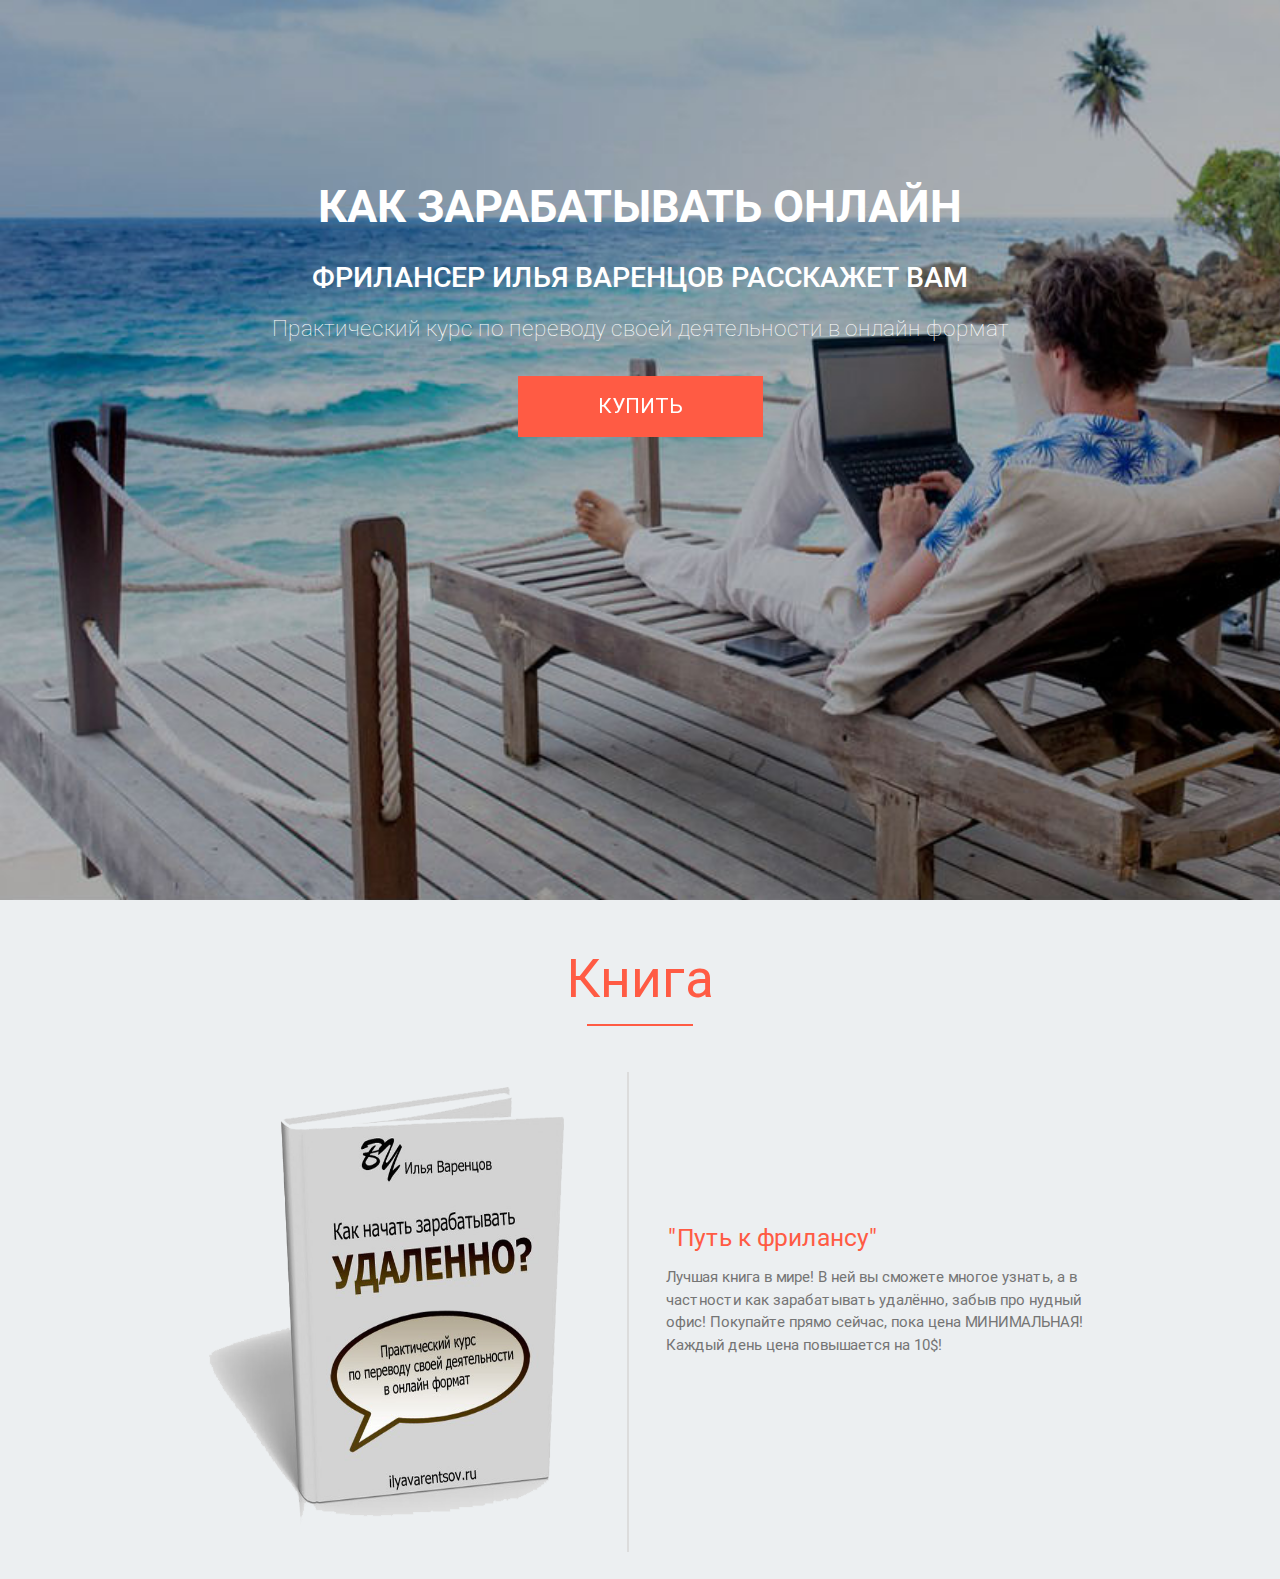
==== index.html @ bb1876d6 "main" ====
<!DOCTYPE html>
<html lang="en">
<head>
    <meta http-equiv="Content-Type" content="text/html; charset=UTF-8"/>
    <meta name="viewport" content="width=device-width, initial-scale=1, maximum-scale=1.0"/>
	<title>Sample Text</title>

    <!-- CSS  -->
    <link href="css/materialize.css" type="text/css" rel="stylesheet" media="screen,projection"/>
    <link href="css/style.css" type="text/css" rel="stylesheet" media="screen,projection"/>
    <link href="css/hover.css" type="text/css" rel="stylesheet" media="screen,projection"/>
    <link href="https://fonts.googleapis.com/icon?family=Material+Icons" rel="stylesheet">
</head>
<body>

<header class="face">
  <div class="container">
    <div class="row">
      <div class="col s12 center main-hi">
        <h1>Как зарабатывать онлайн</h1>
        <h3>фрилансер Илья Варенцов расскажет вам</h3>
        <h5>Практический курс по переводу своей деятельности в онлайн формат</h5>
        <a href="#" id="#" class="buy-btn hvr-grow hvr-ripple-out">Купить</a>
      </div>
    </div>
  </div>
</header>

<section class="kniga">
  <div class="container">
      <div class="col s12 center book">
          <h2>Книга</h2>
          <div class="row">
            <div class="col s6">
              <img src="img/book2.png" class="responsive-img" alt="Книга Ильи Варенцова">
            </div>
            <div class="col s6 margin-text">
              <h5>"Путь к фрилансу"</h5>
              <p>
                Лучшая книга в мире! В ней вы сможете многое узнать, а в частности как зарабатывать удалённо, забыв про нудный офис! Покупайте прямо сейчас, пока цена МИНИМАЛЬНАЯ! <br> Каждый день цена повышается на 10$!
              </p>
            </div>
          </div>
      </div>
  </div>
</section>



  <!-- Scripts -->
  <script src="js/jquery-2.1.4.min.js"></script>
  <script src="js/materialize.js"></script>

  <script>

    $(document).ready(function(){
    $('.scrollspy').scrollSpy();
  });

  </script>
</body>
</html>
---- css/style.css ----
body {
  cursor: default;
}

.row {
  margin: 0;
}

/* header */

.face {
  background: url(../img/head-bg1.jpg) no-repeat scroll;
  -webkit-background-size: cover;
  -moz-background-size: cover;
  -o-background-size: cover;
  background-size: cover;
  height: 100vh;
  color: #fff;

}

.main-hi {
  margin-top: 150px;
}

.face h1 {
  font-size: 3em;
  font-weight: 800;
  margin-bottom: .6em;
  text-transform: uppercase;
}

@media screen and (max-width: 992px) {
  .face h1 {
    font-size: 2.2em;
  }
}

.face h3 {
  font-weight: 500;
  font-size: 1.9em;
  margin: 1.1em 0 0 0;
  text-transform: uppercase;
}

.face h5 {
  font-size: 1.5em;
  font-weight: 200;
  margin-top: 1em;
}

.buy-btn {
  color: #fff;
  margin-top: 25px;
  padding: 15px 80px;
  display: inline-block;
  font-size: 1.4em;
  text-decoration: none;
  background: #FF5B44;
  text-transform: uppercase;
}

/* header */

/* section #2 */

.kniga {
  background: #eceff1;
  padding: 50px 0 20px 0;
}

.book h2 {
  color: #FF5B44;
  margin-top: 0;
}

.book h2:after {
  content: '';
  display: block;
  height: 2px;
  width: 2em;
  background: #FF5B44;
  margin-top: 15px;
  margin-bottom: 18px;
  margin-right: auto;
  margin-left: auto;
}

.book img {
  margin-top: 25px;
  height: 480px;
  border-right: 2px solid #DCDCDC;
}

@media screen and (max-width: 1200px) {
  .book img {
    height: 320px;
  }
}

.margin-text {
  margin-top: 11em;
  text-align: left;
}

.margin-text h5 {
  color: #FF5B44;
  margin-left: 0.7em;  
}

.margin-text p {
  color: #757575;
  margin-left: 1em;  
}

/* /section #2 */

/* 

position: relative;
left: -30%;
border-right: 3px dashed #FF5B44;

*/
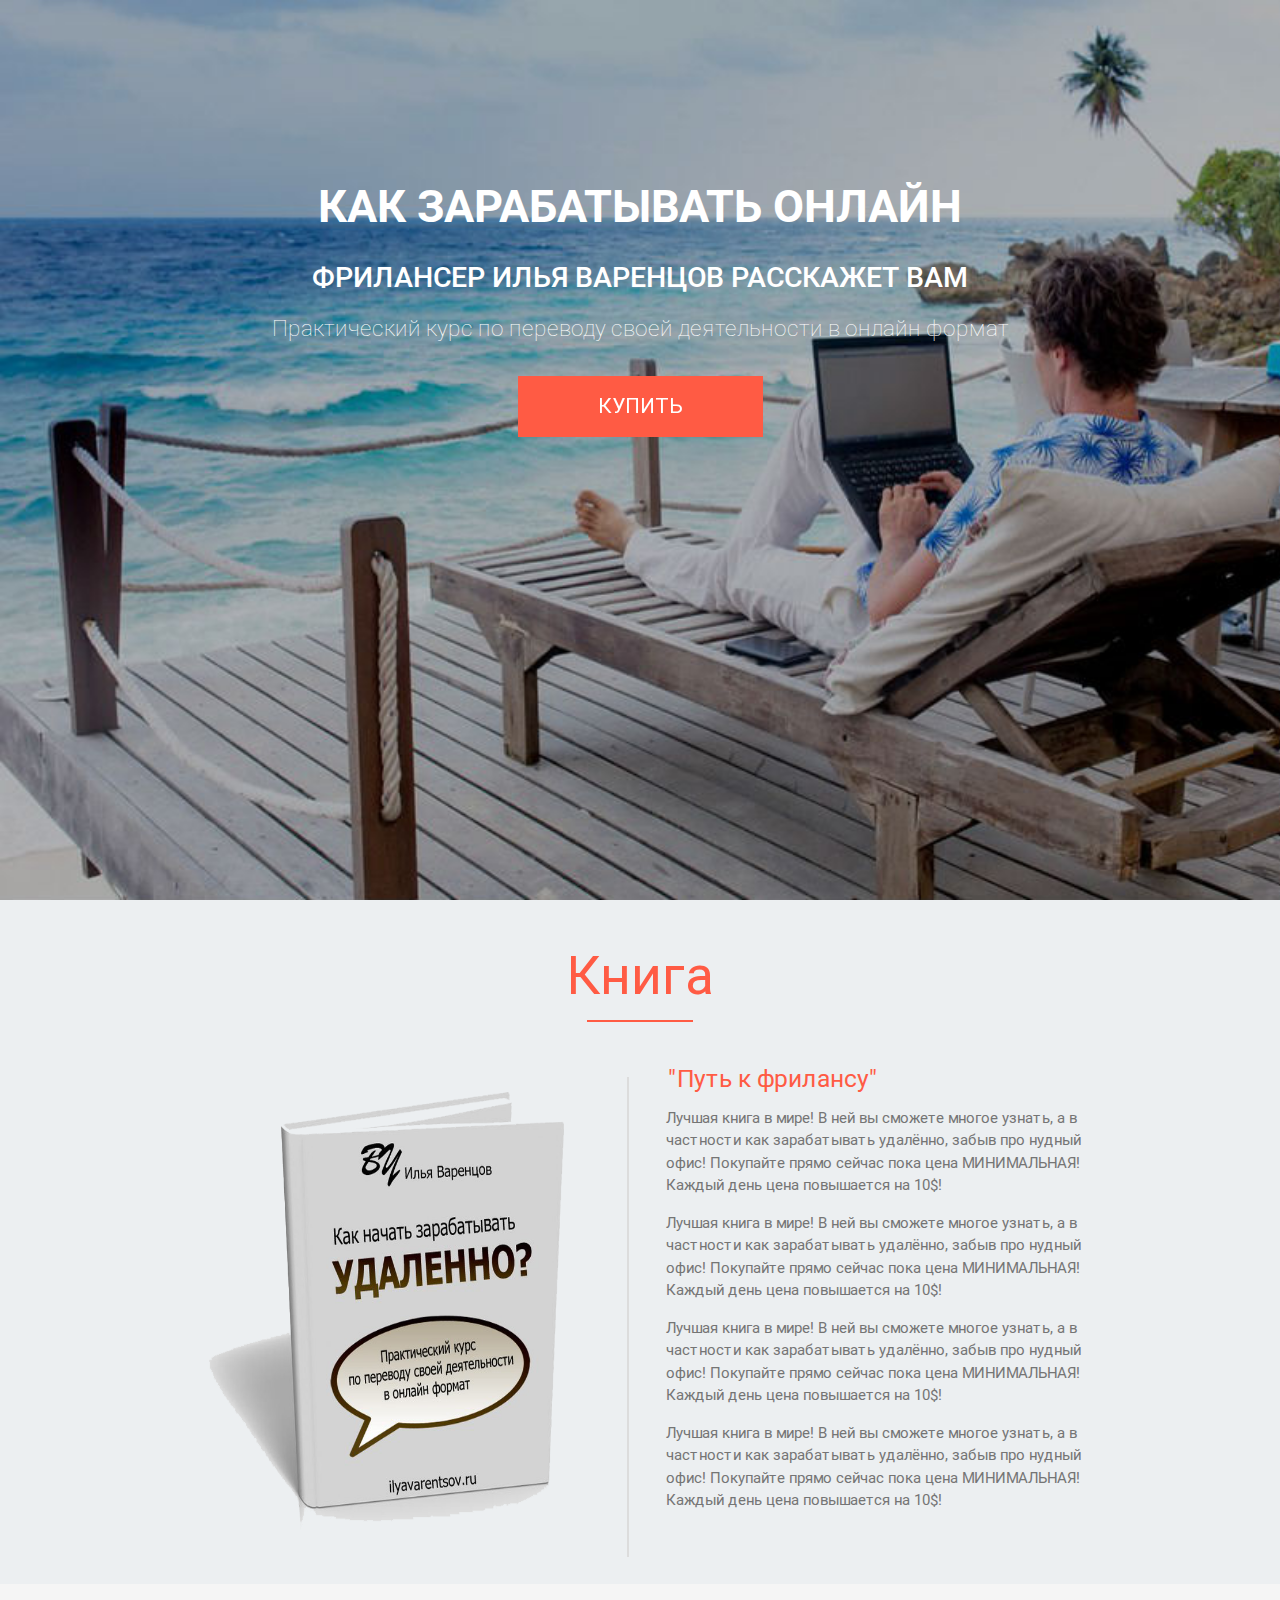
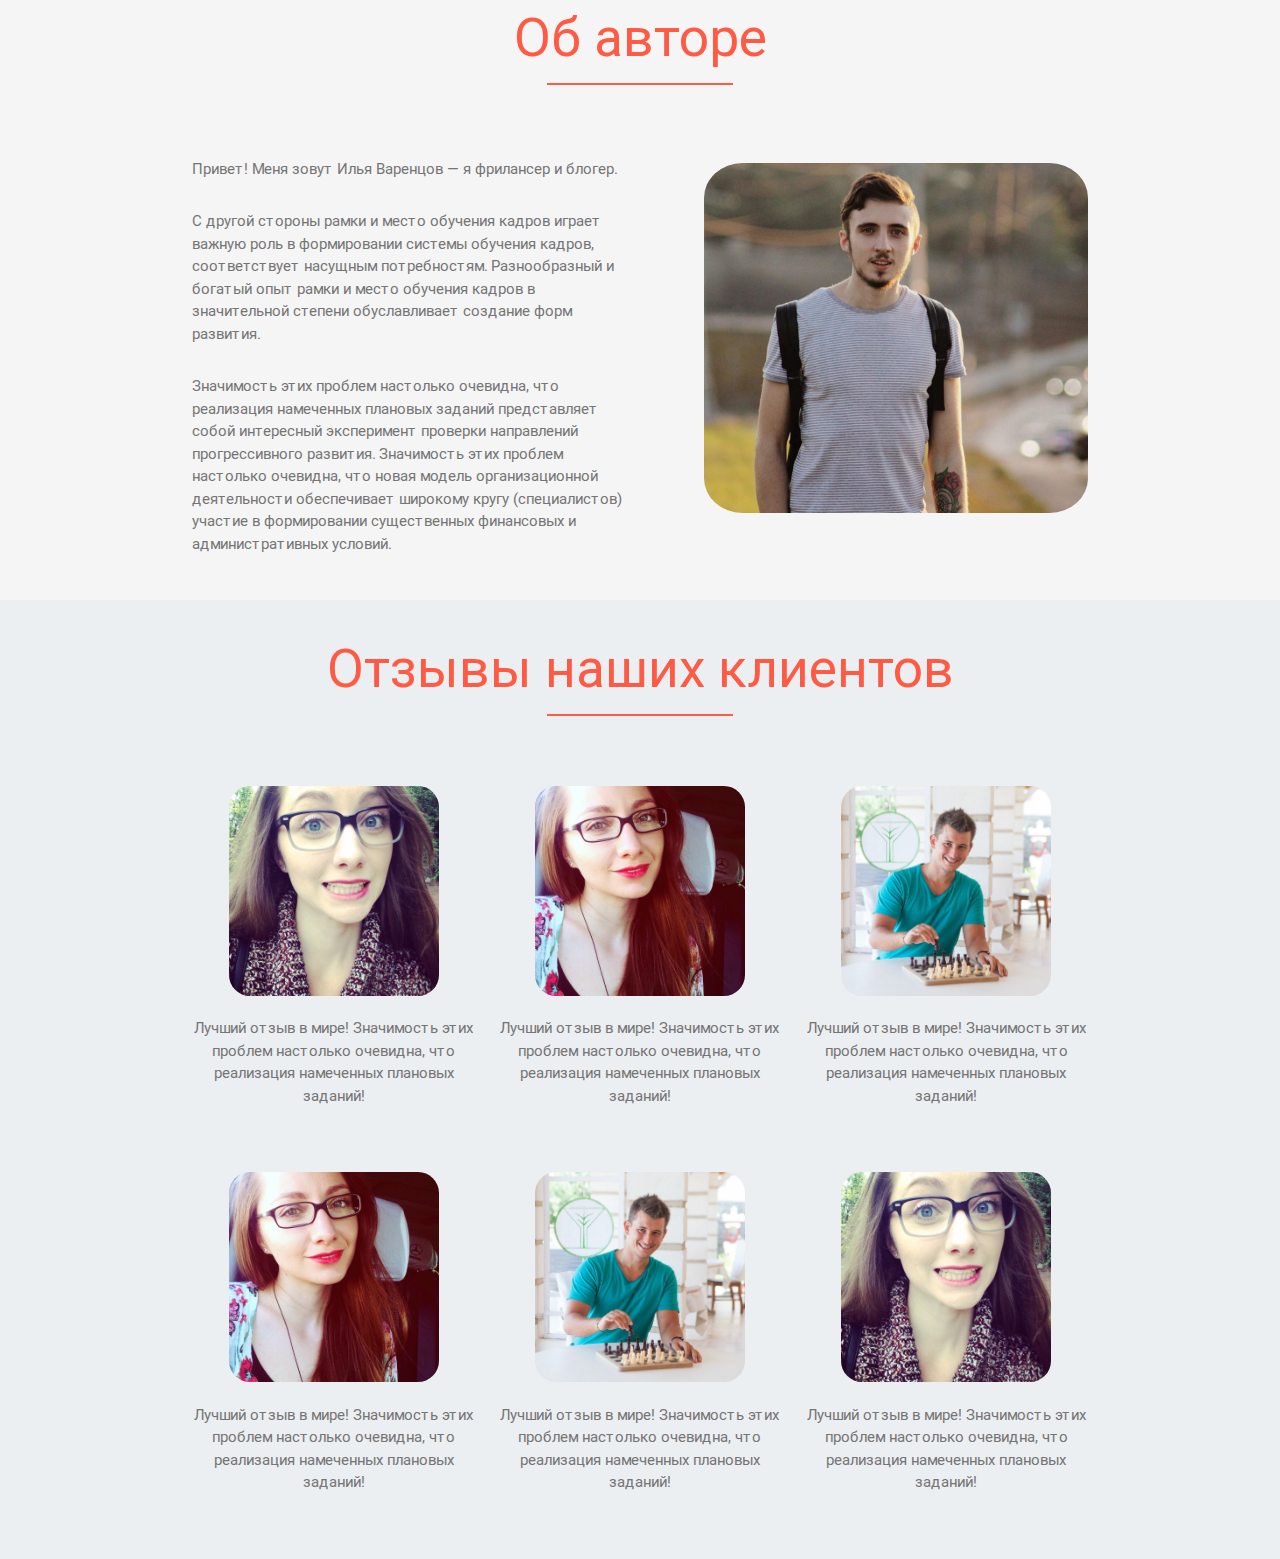
==== commit 3a44904a: "Update" ====
--- a/index.html
+++ b/index.html
@@ -10,6 +10,7 @@
     <link href="css/style.css" type="text/css" rel="stylesheet" media="screen,projection"/>
     <link href="css/hover.css" type="text/css" rel="stylesheet" media="screen,projection"/>
     <link href="https://fonts.googleapis.com/icon?family=Material+Icons" rel="stylesheet">
+    <link rel="stylesheet" href="css/swiper.css">
 </head>
 <body>
 
@@ -37,26 +38,101 @@
             <div class="col s6 margin-text">
               <h5>"Путь к фрилансу"</h5>
               <p>
-                Лучшая книга в мире! В ней вы сможете многое узнать, а в частности как зарабатывать удалённо, забыв про нудный офис! Покупайте прямо сейчас, пока цена МИНИМАЛЬНАЯ! <br> Каждый день цена повышается на 10$!
+                Лучшая книга в мире! В ней вы сможете многое узнать, а в частности как зарабатывать удалённо, забыв про нудный офис! Покупайте прямо сейчас пока цена МИНИМАЛЬНАЯ! <br> Каждый день цена повышается на 10$!
               </p>
+              <p>
+                Лучшая книга в мире! В ней вы сможете многое узнать, а в частности как зарабатывать удалённо, забыв про нудный офис! Покупайте прямо сейчас пока цена МИНИМАЛЬНАЯ! <br> Каждый день цена повышается на 10$!
+              </p>
+              <p>
+                Лучшая книга в мире! В ней вы сможете многое узнать, а в частности как зарабатывать удалённо, забыв про нудный офис! Покупайте прямо сейчас пока цена МИНИМАЛЬНАЯ! <br> Каждый день цена повышается на 10$!
+              </p>
+              <p>
+                Лучшая книга в мире! В ней вы сможете многое узнать, а в частности как зарабатывать удалённо, забыв про нудный офис! Покупайте прямо сейчас пока цена МИНИМАЛЬНАЯ! <br> Каждый день цена повышается на 10$!
+              </p>                                          
             </div>
           </div>
       </div>
   </div>
 </section>
 
+<section class="who-im">
+  <div class="container">
+    <div class="col s12 ilya">
+      <h2 class="center">Об авторе</h2>
+      <div class="row">
+        <div class="col s6">
+          <p class="left">
+            Привет! Меня зовут Илья Варенцов — я фрилансер и блогер.
+          </p> 
+          <p class="left">
+            С другой стороны рамки и место обучения кадров играет важную роль в формировании системы обучения кадров, соответствует насущным потребностям. Разнообразный и богатый опыт рамки и место обучения кадров в значительной степени обуславливает создание форм развития.
+          </p>
+          <p class="left">
+            Значимость этих проблем настолько очевидна, что реализация намеченных плановых заданий представляет собой интересный эксперимент проверки направлений прогрессивного развития. Значимость этих проблем настолько очевидна, что новая модель организационной деятельности обеспечивает широкому кругу (специалистов) участие в формировании существенных финансовых и административных условий.
+          </p>
+        </div>
+        <div class="col s6">
+          <img src="img/ilya.jpg" alt="Это я :)" class="responsive-img circle right">
+        </div>
+      </div>
+    </div>
+  </div>
+</section>
 
+
+<section class="sliders">
+  <div class="container">
+    <div class="col s12">
+      <h2 class="center">Отзывы наших клиентов</h2>
+        <div class="row margi-top">
+          <div class="col s4 image-h center">
+            <img src="img/woman.png" class="responsive-img circle">
+            <p class="left">
+              Лучший отзыв в мире! Значимость этих проблем настолько очевидна, что реализация намеченных плановых заданий!
+            </p>
+          </div>
+          <div class="col s4 image-h center">
+            <img src="img/woman1.png" class="responsive-img circle">
+            <p class="center">
+              Лучший отзыв в мире! Значимость этих проблем настолько очевидна, что реализация намеченных плановых заданий!
+            </p>
+          </div>
+          <div class="col s4 image-h center">
+            <img src="img/man.png" class="responsive-img circle">
+            <p class="left">
+              Лучший отзыв в мире! Значимость этих проблем настолько очевидна, что реализация намеченных плановых заданий!
+            </p>
+          </div>
+        </div>
+        <div class="row marg-top">
+          <div class="col s4 image-h center">
+            <img src="img/woman1.png" class="responsive-img circle">
+            <p class="left">
+              Лучший отзыв в мире! Значимость этих проблем настолько очевидна, что реализация намеченных плановых заданий!
+            </p>
+          </div>
+          <div class="col s4 image-h center">
+            <img src="img/man.png" class="responsive-img circle">
+            <p class="center">
+              Лучший отзыв в мире! Значимость этих проблем настолько очевидна, что реализация намеченных плановых заданий!
+            </p>
+          </div>
+          <div class="col s4 image-h center">
+            <img src="img/woman.png" class="responsive-img circle">
+            <p class="right">
+              Лучший отзыв в мире! Значимость этих проблем настолько очевидна, что реализация намеченных плановых заданий!
+            </p>
+          </div>
+        </div>
+
+    </div>
+  </div>
+</section>
 
   <!-- Scripts -->
   <script src="js/jquery-2.1.4.min.js"></script>
   <script src="js/materialize.js"></script>
 
-  <script>
 
-    $(document).ready(function(){
-    $('.scrollspy').scrollSpy();
-  });
-
-  </script>
 </body>
 </html>
--- a/css/style.css
+++ b/css/style.css
@@ -66,12 +66,12 @@
 
 .kniga {
   background: #eceff1;
-  padding: 50px 0 20px 0;
+  padding: 20px 0 20px 0;
 }
 
 .book h2 {
   color: #FF5B44;
-  margin-top: 0;
+  margin-bottom: 30px;
 }
 
 .book h2:after {
@@ -99,7 +99,7 @@
 }
 
 .margin-text {
-  margin-top: 11em;
+  margin-top: 0em;
   text-align: left;
 }
 
@@ -115,10 +115,90 @@
 
 /* /section #2 */
 
-/* 
-
-position: relative;
-left: -30%;
-border-right: 3px dashed #FF5B44;
-
-*/
+/* section #3 */
+
+.who-im {
+  background: #f5f5f5;
+  padding-bottom: 30px;
+}
+
+.ilya h2 {
+  margin: 0;
+  padding: 25px 0 40px 0;
+  color: #FF5B44;
+}
+
+.ilya h2:after {
+  content: '';
+  display: block;
+  height: 2px;
+  width: 3.5em;
+  background: #FF5B44;
+  margin-top: 15px;
+  margin-bottom: 18px;
+  margin-right: auto;
+  margin-left: auto;
+}
+
+.ilya img {
+  height: 350px;
+  margin-top: 20px;
+}
+
+@media screen and (min-width: 690px max-width: 992px) {
+  .ilya img  {
+    height: 300px;
+  }
+}
+
+@media screen and (max-width: 690px) {
+  .ilya img  {
+    height: 240px;
+  }
+}
+
+.ilya p {
+  color: #757575;
+}
+
+/* /section #3 */
+
+/* section #4 */
+
+.sliders {
+  background: #eceff1;
+  color: #757575;
+  padding: 40px 0 50px 0;
+}
+
+.sliders h2 {
+  margin: 0;
+  margin-bottom: 40px;
+  color: #FF5B44;
+}
+
+.sliders h2:after {
+  content: '';
+  display: block;
+  height: 2px;  
+  width: 3.5em;
+  background: #FF5B44;
+  margin-top: 15px;
+  margin-bottom: 18px;
+  margin-right: auto;
+  margin-left: auto;
+}
+
+.image-h img {
+  height: 210px;
+}
+
+.marg-top {
+  margin-top: 50px;
+}
+
+.margi-top {
+  margin-top: 70px;
+}
+
+/* /section #4 */
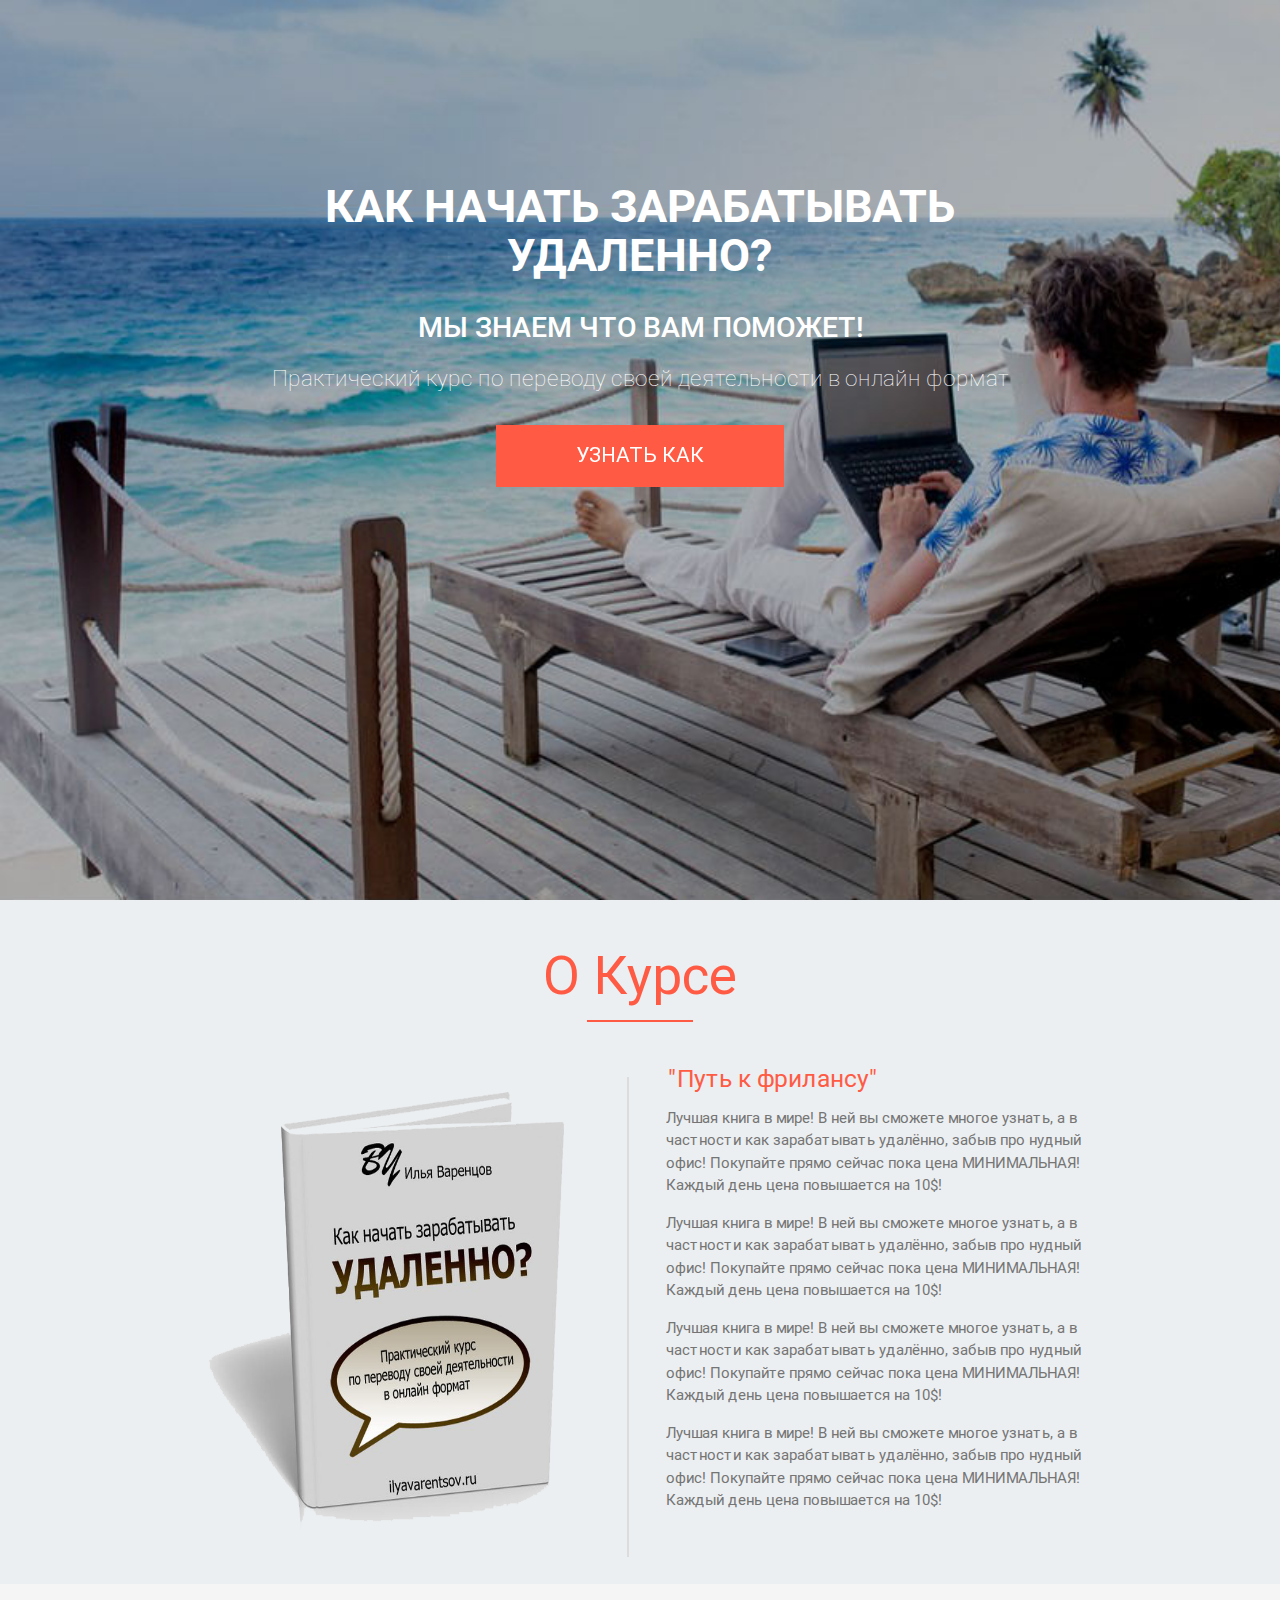
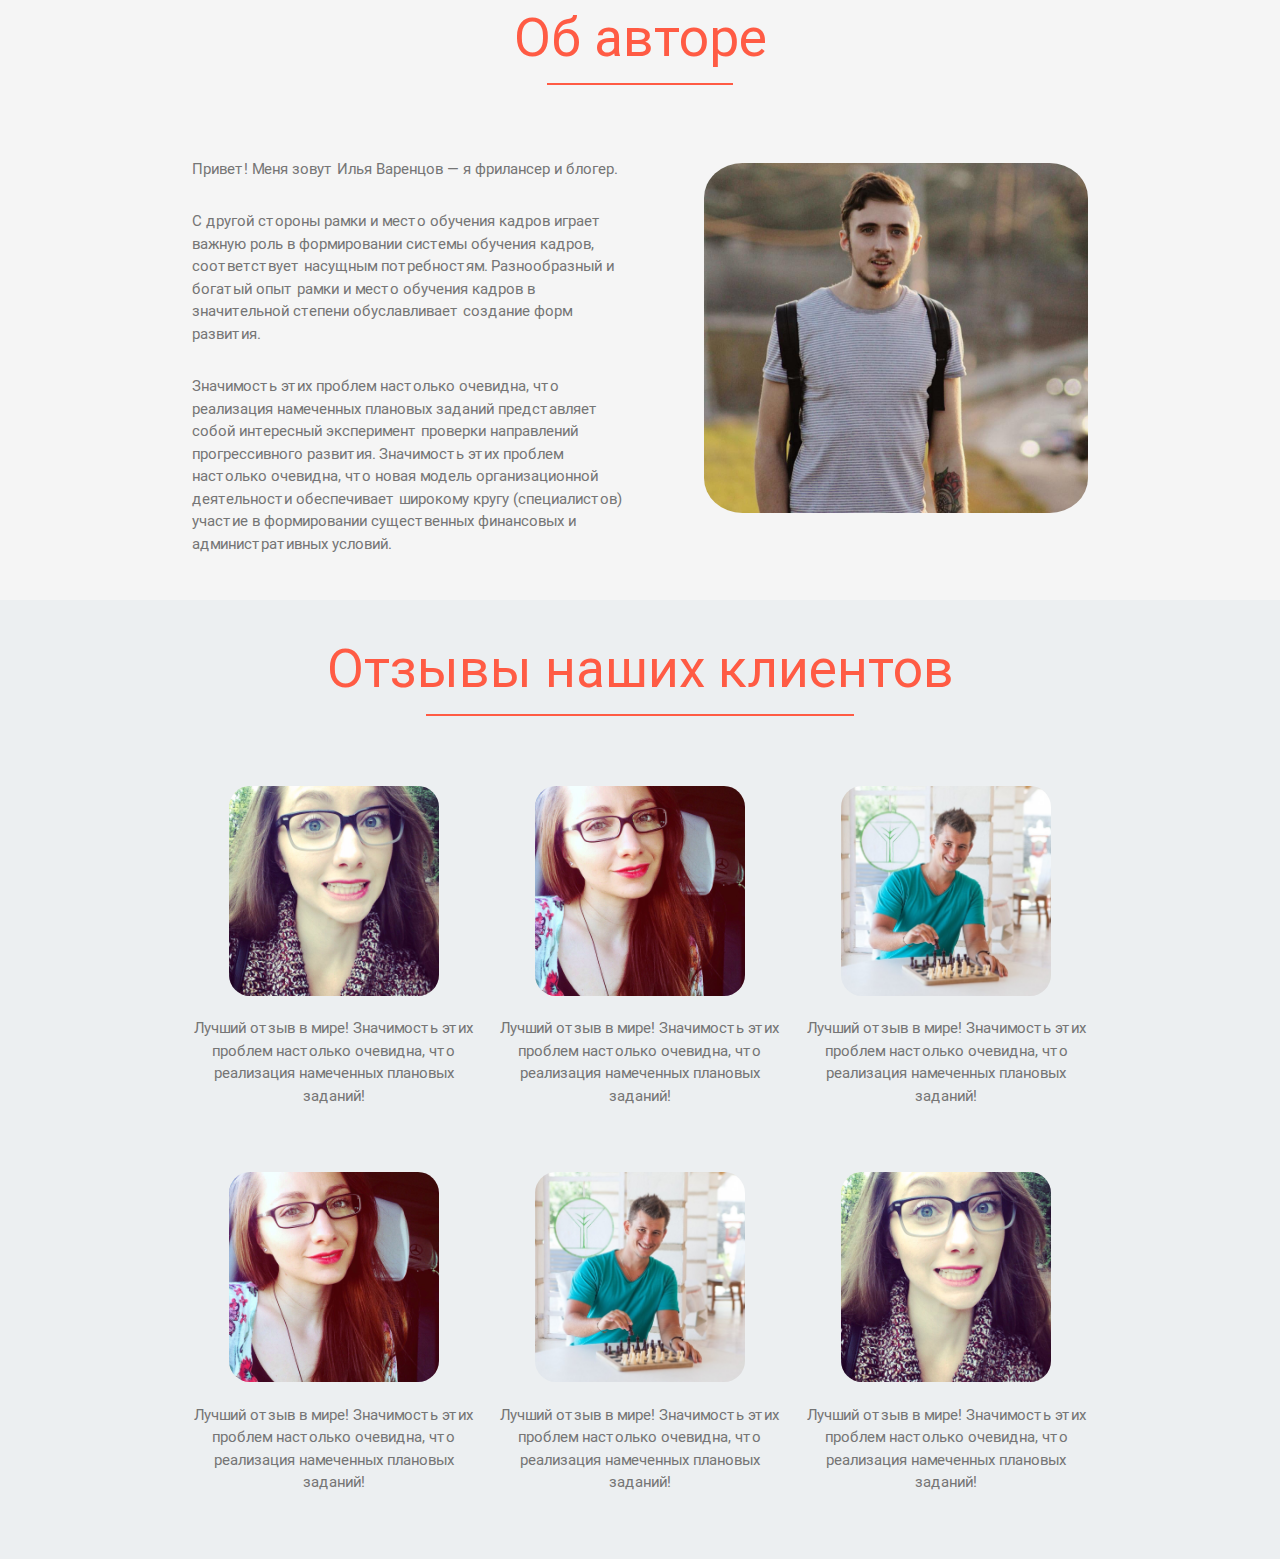
==== commit 3dcf1511: "Update v0.5" ====
--- a/index.html
+++ b/index.html
@@ -3,7 +3,7 @@
 <head>
     <meta http-equiv="Content-Type" content="text/html; charset=UTF-8"/>
     <meta name="viewport" content="width=device-width, initial-scale=1, maximum-scale=1.0"/>
-	<title>Sample Text</title>
+	<title>Авторский курс Ильи Варенцова</title>
 
     <!-- CSS  -->
     <link href="css/materialize.css" type="text/css" rel="stylesheet" media="screen,projection"/>
@@ -18,10 +18,10 @@
   <div class="container">
     <div class="row">
       <div class="col s12 center main-hi">
-        <h1>Как зарабатывать онлайн</h1>
-        <h3>фрилансер Илья Варенцов расскажет вам</h3>
+        <h1>Как начать зарабатывать удаленно?</h1>
+        <h3>Мы знаем что вам поможет!</h3>
         <h5>Практический курс по переводу своей деятельности в онлайн формат</h5>
-        <a href="#" id="#" class="buy-btn hvr-grow hvr-ripple-out">Купить</a>
+        <a href="#" id="#" class="buy-btn hvr-grow hvr-ripple-out">Узнать как</a>
       </div>
     </div>
   </div>
@@ -30,7 +30,7 @@
 <section class="kniga">
   <div class="container">
       <div class="col s12 center book">
-          <h2>Книга</h2>
+          <h2>О Курсе</h2>
           <div class="row">
             <div class="col s6">
               <img src="img/book2.png" class="responsive-img" alt="Книга Ильи Варенцова">
--- a/css/style.css
+++ b/css/style.css
@@ -181,7 +181,7 @@
   content: '';
   display: block;
   height: 2px;  
-  width: 3.5em;
+  width: 8em;
   background: #FF5B44;
   margin-top: 15px;
   margin-bottom: 18px;
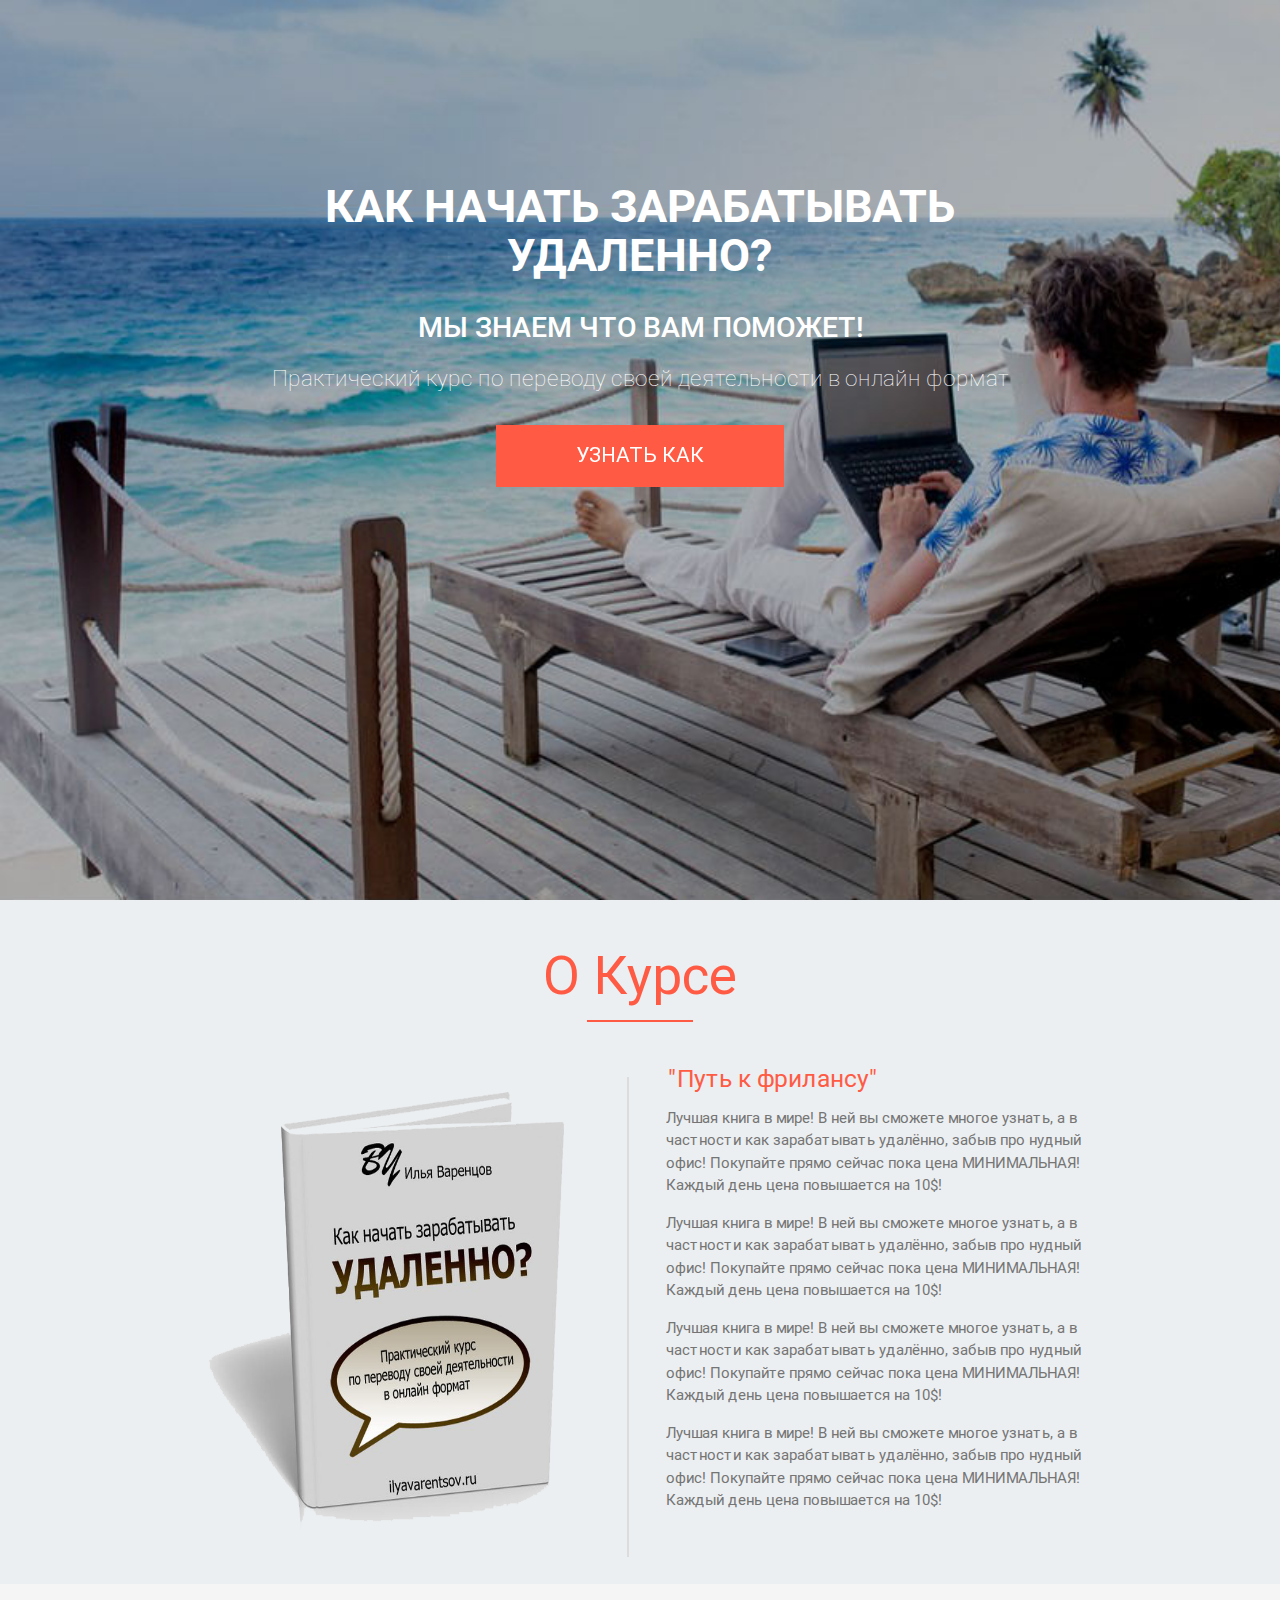
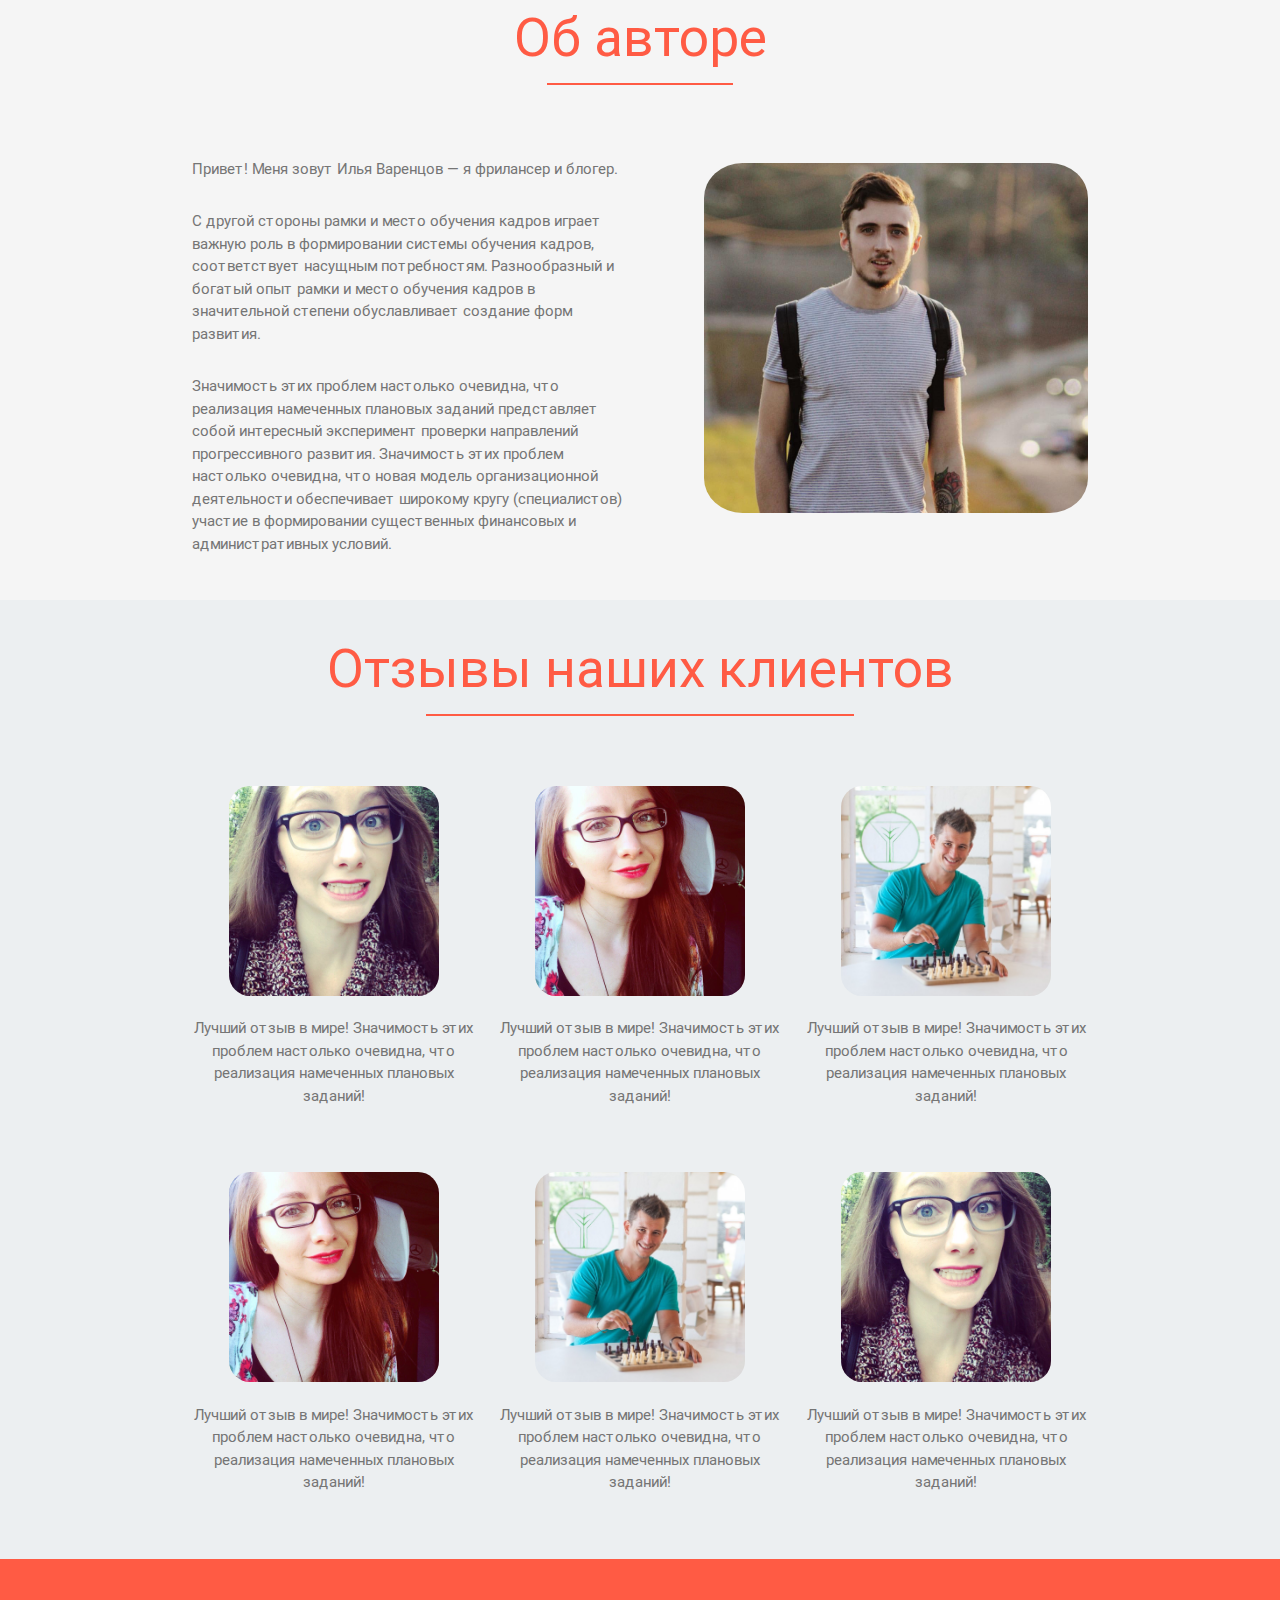
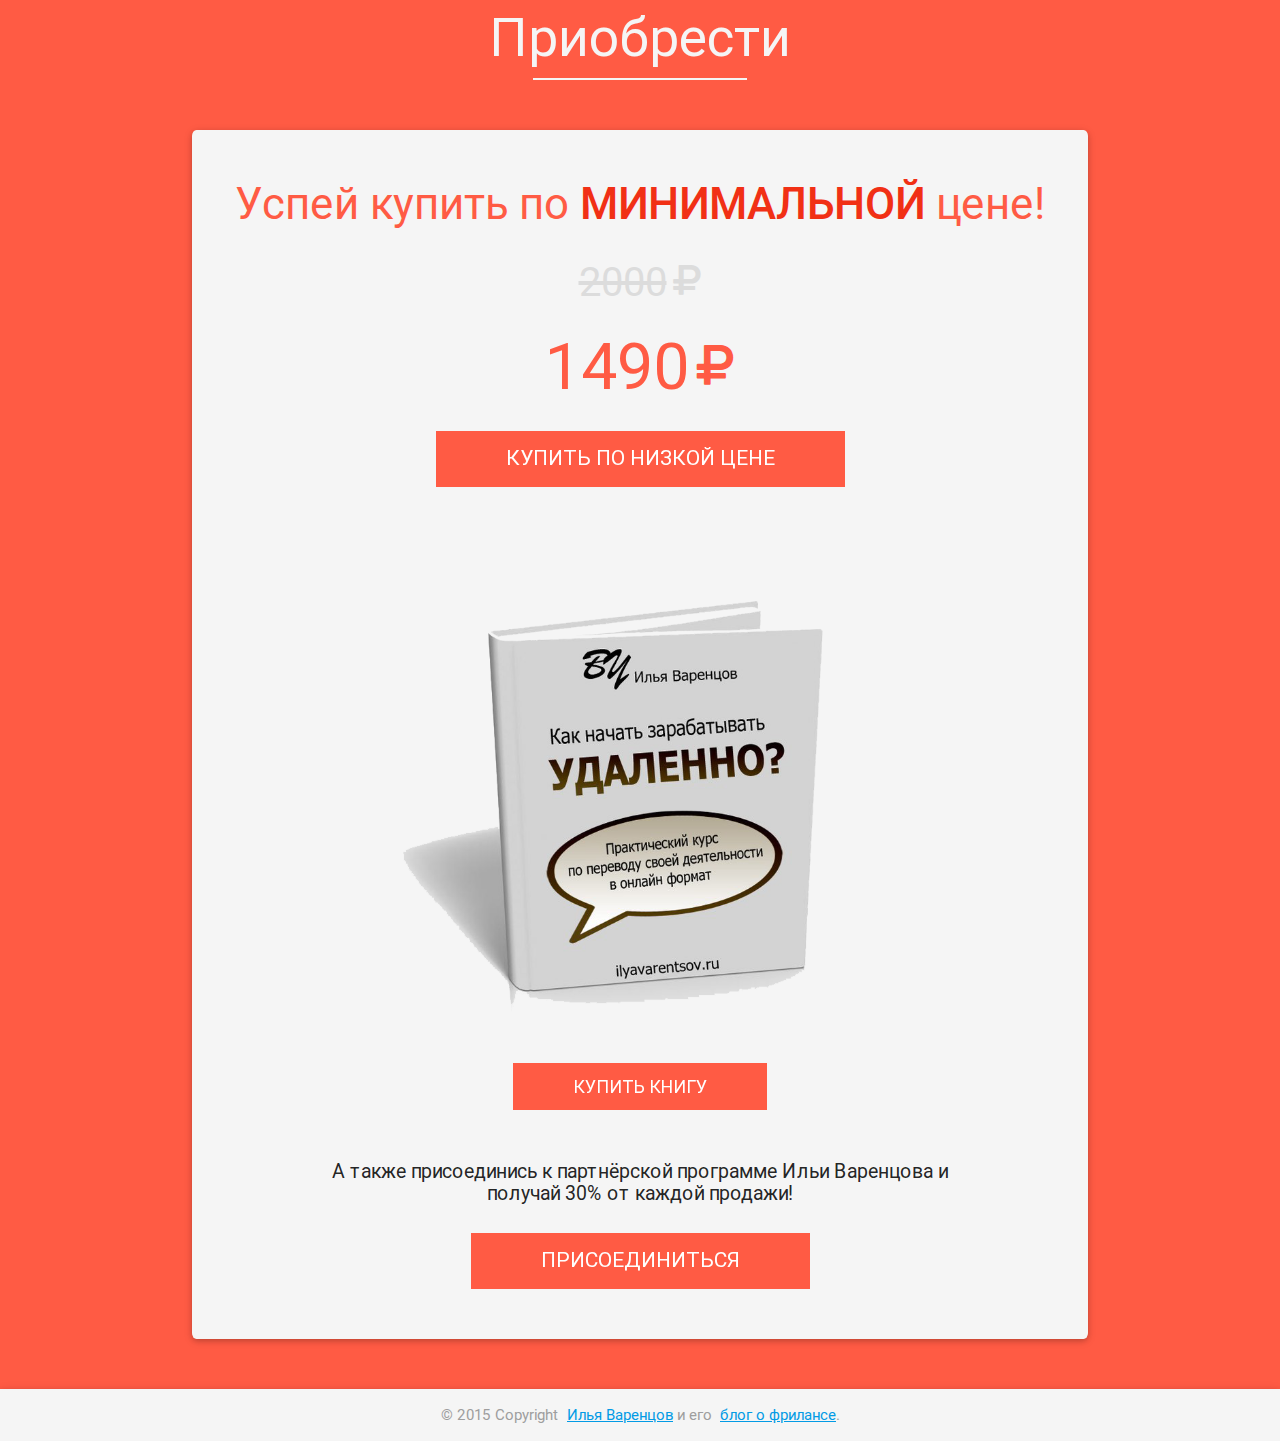
==== commit e6e9ad1b: "Update v1" ====
--- a/index.html
+++ b/index.html
@@ -11,6 +11,7 @@
     <link href="css/hover.css" type="text/css" rel="stylesheet" media="screen,projection"/>
     <link href="https://fonts.googleapis.com/icon?family=Material+Icons" rel="stylesheet">
     <link rel="stylesheet" href="css/swiper.css">
+    <link rel="stylesheet" type="text/css" href="css/flaticon.css"> 
 </head>
 <body>
 
@@ -124,10 +125,53 @@
             </p>
           </div>
         </div>
-
     </div>
   </div>
 </section>
+
+<section class="price">
+  <div class="container">
+    <div class="col s12">
+      <h2 class="center">Приобрести</h2>
+      <div class="block z-depth-1">
+        <h3 class="center">Успей купить по <span>минимальной</span> цене!</h3>
+        <div class="cost-block center">
+          <h5 class="cost">2000</h5><i class="flaticon-ruble"></i><br>
+          <h4 class="cost-n">1490</h4><span class="flaticon-ruble"></span><br>
+          <a href="#" id="#" class="buy-button hvr-grow hvr-ripple-out">купить по низкой цене</a>
+        </div>
+        <div class="hide-on-small-only hide-on-med-only hide-on-med-and-down">
+        <script src="http://megatimer.ru/s/314dea8ed9db02883eff5ce46216db3d.js"></script>
+        </div>
+          <div class="block-book center">
+            <img src="img/book2.png" class="responsive-img" alt="Книга Ильи Варенцова">
+          </div>
+          <div class="block-btn center">
+            <div class="container">
+              <div class="col s12">
+              <a href="#" id="#" class="buy-button-1 hvr-grow hvr-ripple-out">Купить книгу</a>
+              <h5>А также присоединись к партнёрской программе Ильи Варенцова и получай 30% от каждой продажи!</h5>
+              <a href="#" id="#" class="buy-button hvr-grow hvr-ripple-out">Присоединиться</a>
+              </div>
+            </div>
+          </div>
+      </div>
+    </div>
+  </div>
+</section>
+
+<footer class="end z-depth-1">
+  <div class="container">
+    <div class="row">
+      <div class="col s12 center">
+        <p class="grey-text">
+          © 2015 Copyright <a href="http://vk.com/id109550773" target="_blank">Илья Варенцов</a> и его <a href="http://ilyavarentsov.ru/" target="_blank">блог о фрилансе</a>.
+        </p>
+
+      </div>
+    </div>
+  </div>
+</footer>
 
   <!-- Scripts -->
   <script src="js/jquery-2.1.4.min.js"></script>
--- a/css/style.css
+++ b/css/style.css
@@ -202,3 +202,131 @@
 }
 
 /* /section #4 */
+
+/* section #5 */
+
+.price {
+  background: #FF5B44;
+  padding: 50px 0;
+}
+
+.price h2 {
+  color: #f5f5f5;
+  margin: 0;
+}
+
+.price h2:after {
+  content: '';
+  display: block;
+  height: 2px;  
+  width: 4em;
+  background: #f5f5f5;
+  margin-top: 10px;
+  margin-bottom: 18px;
+  margin-right: auto;
+  margin-left: auto;
+}
+
+.price h3 {
+  color: #FF5B44;
+  margin-bottom: 20px;
+  margin-top: 0;
+}
+
+.price h3 span {
+  color: #F13015;
+  text-transform: uppercase;
+  font-weight: 500;
+}
+
+.block {
+  background: #f5f5f5;
+  padding: 50px 0;
+  margin-top: 50px;
+  border-radius: 0.5%;
+}
+
+.block img {
+  height: 450px;
+  margin-top: 50px;
+}
+
+.cost {
+  display: inline-block;
+}
+
+.cost-block {
+  margin-bottom: 50px;
+}
+
+.cost-block h5 {
+  font-size: 40px;
+  color: #dcdcdc;
+  vertical-align: middle;
+  text-decoration: line-through;
+}
+
+.cost-block i:before {
+  font-size: 30px;
+  margin-left: 5px;
+  color: #dcdcdc;
+  vertical-align: middle;
+}
+
+.cost-n {
+  display: inline-block;
+}
+
+.cost-block h4 {
+  font-size: 65px;
+  color: #FF5B44;
+  vertical-align: middle;
+}
+
+.cost-block span:before {
+  font-size: 40px;
+  margin-left: 5px;
+  color: #FF5B44;
+  vertical-align: middle;
+}
+
+.buy-button {
+  color: #fff;
+  margin-top: 15px;
+  padding: 12px 70px;
+  font-size: 1.4em;
+  text-decoration: none;
+  background: #FF5B44;
+  text-transform: uppercase;
+}
+
+.buy-button-1 {
+  color: #fff;
+  margin-top: 20px;
+  padding: 10px 60px;
+  font-size: 1.2em;
+  text-decoration: none;
+  background: #FF5B44;
+  text-transform: uppercase;
+}
+
+.block-btn h5 {
+  margin: 50px 0 15px 0;
+  font-size: 1.3em;
+}
+
+/* /section #5 */
+
+/* footer */
+
+.end {
+  background: #f5f5f5; 
+}
+
+.end a {
+  text-decoration: underline;
+  margin-left: 4px;
+}
+
+
+/* /footer */--- a/css/flaticon.css
+++ b/css/flaticon.css
@@ -0,0 +1,19 @@
+@font-face {
+	font-family: "Flaticon";
+	src: url("flaticon.eot");
+	src: url("flaticon.eot#iefix") format("embedded-opentype"),
+	url("flaticon.woff") format("woff"),
+	url("flaticon.ttf") format("truetype"),
+	url("flaticon.svg") format("svg");
+	font-weight: normal;
+	font-style: normal;
+}
+[class^="flaticon-"]:before, [class*=" flaticon-"]:before,
+[class^="flaticon-"]:after, [class*=" flaticon-"]:after {   
+	font-family: Flaticon;
+        font-size: 20px;
+font-style: normal;
+margin-left: 20px;
+}.flaticon-ruble:before {
+	content: "\e000";
+}
